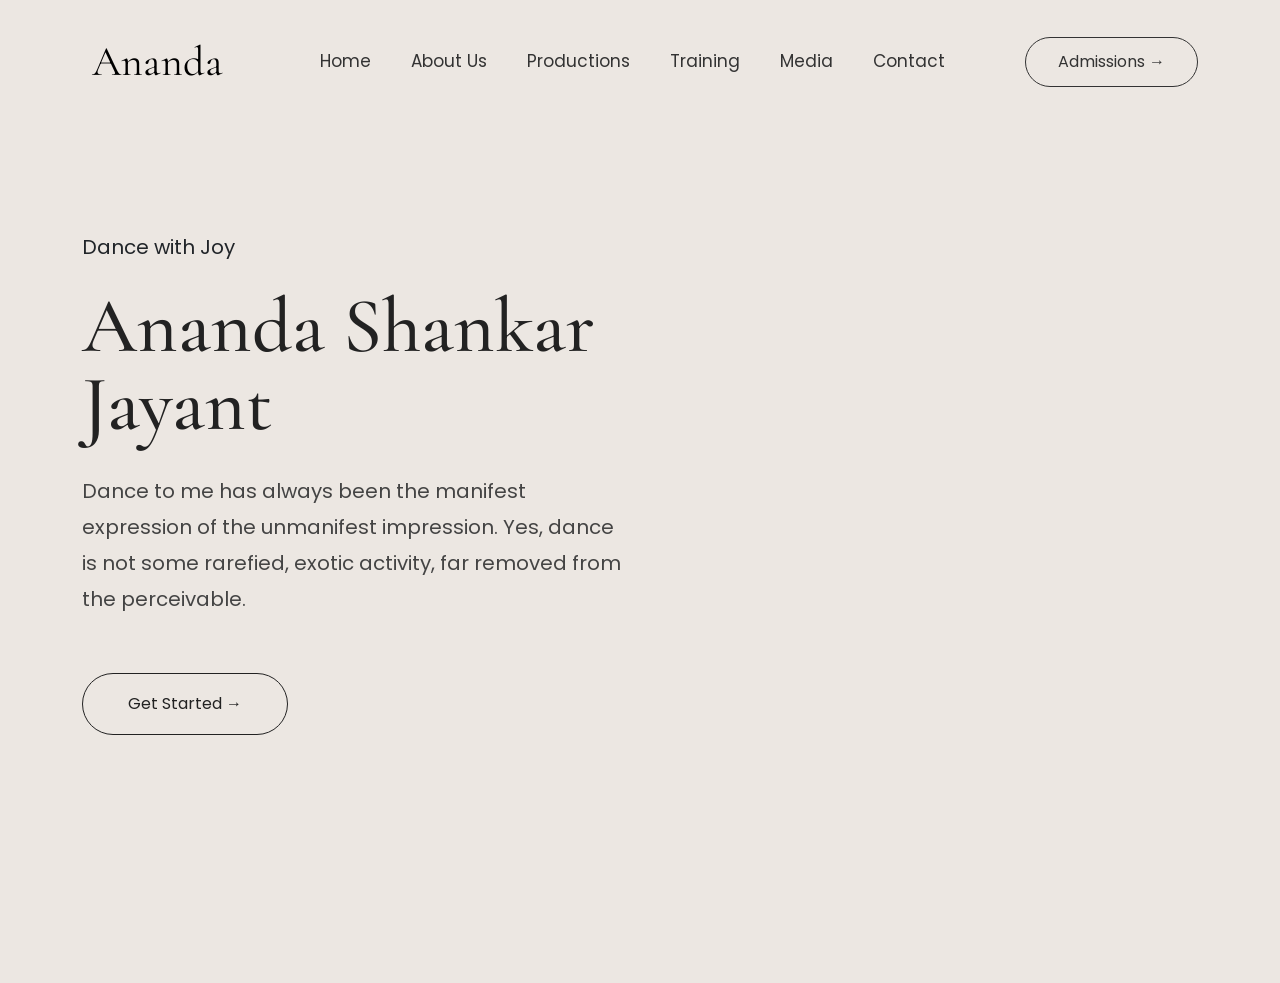
==== index.html @ aa79eefc "home ui changes" ====
<!DOCTYPE html>
<html lang="en">

<head>
    <meta charset="UTF-8">
    <meta name="viewport" content="width=device-width, initial-scale=1.0">
    <title>Ananda Shankar Jayant</title>

    <!-- Bootstrap -->
    <link href="https://cdn.jsdelivr.net/npm/bootstrap@5.3.3/dist/css/bootstrap.min.css" rel="stylesheet">

    <!-- Google Fonts -->
    <link
        href="https://fonts.googleapis.com/css2?family=Cormorant+Garamond:wght@400;600&family=Poppins:wght@300;400;500&display=swap"
        rel="stylesheet">

    <link rel="stylesheet" href="/style.css">
</head>

<body>


    <!-- NAVBAR -->

    <nav class="navbar navbar-expand-lg">
        <div class="container">

            <a class="navbar-brand d-flex align-items-center" href="#">
                <img src="/assets/mudras/mudra6.png" class="logo" alt="">
                <span class="brand">Ananda</span>
            </a>

            <button class="navbar-toggler" data-bs-toggle="collapse" data-bs-target="#menu">
                ☰
            </button>

            <div class="collapse navbar-collapse justify-content-center" id="menu">

                <ul class="navbar-nav">

                    <li class="nav-item"><a class="nav-link" href="index.html">Home</a></li>
                    <li class="nav-item"><a class="nav-link" href="aboutus.html">About Us</a></li>
                    <li class="nav-item"><a class="nav-link" href="productions.html">Productions</a></li>
                    <li class="nav-item"><a class="nav-link" href="training.html">Training</a></li>
                    <li class="nav-item"><a class="nav-link" href="media.html">Media</a></li>
                    <li class="nav-item"><a class="nav-link" href="contact.html">Contact</a></li>

                </ul>

            </div>

            <a href="#" class="book-btn d-none d-lg-block">
                Admissions →
            </a>

        </div>
    </nav>



    <!-- HERO -->

    <section class="hero">

        <div class="container">

            <div class="row align-items-center">

                <div class="col-lg-6 hero-text">

                    <small>Dance with Joy</small>

                    <h1 class="hero-title">
                        Ananda Shankar <br>
                        Jayant
                    </h1>

                    <p>
                        Dance to me has always been the manifest expression of the unmanifest impression. Yes, dance is
                        not some rarefied, exotic activity, far removed from the perceivable.
                    </p>

                    <a href="aboutus.html" class="start-btn">
                        Get Started →
                    </a>

                </div>


                <div class="col-lg-6 hero-image">

                    <div class="circle-bg">
                        <img src="assets/circle-dots.png" class="img1" alt="">
                    </div>

                    <img src="/assets/kuchipudi2.png" alt="">

                </div>

            </div>

        </div>

    </section>


    <script src="https://cdn.jsdelivr.net/npm/bootstrap@5.3.3/dist/js/bootstrap.bundle.min.js"></script>

</body>

</html>
---- style.css ----
/* Animations */
/* =========================
   ANIMATION KEYFRAMES
========================= */

/* Fade In Up */
@keyframes fadeInUp {
  from {
    opacity: 0;
    transform: translateY(80px);
  }

  to {
    opacity: 1;
    transform: translateY(0);
  }
}

/* Fade In Down */
@keyframes fadeInDown {
  from {
    opacity: 0;
    transform: translateY(-80px);
  }

  to {
    opacity: 1;
    transform: translateY(0);
  }
}

/* Fade In Left */
@keyframes fadeInLeft {
  from {
    opacity: 0;
    transform: translateX(-80px);
  }

  to {
    opacity: 1;
    transform: translateX(0);
  }
}

/* Fade In Right */
@keyframes fadeInRight {
  from {
    opacity: 0;
    transform: translateX(80px);
  }

  to {
    opacity: 1;
    transform: translateX(0);
  }
}

/* Smooth Floating Pattern */
@keyframes floatPattern {
  0% {
    transform: translateY(0px);
  }

  25% {
    transform: translateY(-20px);
  }

  50% {
    transform: translateY(0px);
  }

  75% {
    transform: translateY(20px);
  }

  100% {
    transform: translateY(0px);
  }
}

.fadeInUp {
  animation: fadeInUp 1s ease forwards;
}

.fadeInDown {
  animation: fadeInDown 1s ease forwards;
}

.fadeInLeft {
  animation: fadeInLeft 1s ease forwards;
}

.fadeInRight {
  animation: fadeInRight 1s ease forwards;
}

.delay-1 {
  animation-delay: 0.2s;
}

.delay-2 {
  animation-delay: 0.5s;
}

.delay-3 {
  animation-delay: 0.8s;
}

.delay-4 {
  animation-delay: 1s;
}

.fadeInUp,
.fadeInDown,
.fadeInLeft,
.fadeInRight {
  opacity: 0;
}

a {
  text-decoration: none;
  color: inherit;
}

.btn {
  display: inline-flex;
  align-items: center;
  gap: 20px;
  padding: 18px 38px;
  border: 2px solid #222;
  border-radius: 60px;
  color: #222;
  text-decoration: none;
  font-size: 18px;
  letter-spacing: 3px;
  transition: 0.4s;
}

* {
  margin: 0;
  padding: 0;
  box-sizing: border-box;
}

body {
  background: #ece7e2;
  font-family: "Poppins", sans-serif;
}

/* Index */

/* NAVBAR */

.navbar {
  padding: 25px 0;
}

.logo {
  font-size: 42px;
}

.brand {
  font-family: "Cormorant Garamond", serif;
  font-size: 42px;
  margin-left: 10px;
}

.nav-link {
  color: #333;
  margin: 0 12px;
  font-size: 17px;
}

.book-btn {
  border: 1px solid #333;
  padding: 12px 32px;
  border-radius: 40px;
  text-decoration: none;
  color: #333;
  transition: 0.3s;
}

.book-btn:hover {
  background: #333;
  color: white;
}

/* HERO */

.hero {
  min-height: 80vh;
  display: flex;
  align-items: center;
}

.hero-text small {
  font-size: 20px;
  display: block;
  margin-bottom: 25px;
}

.hero-title {
  font-family: "Cormorant Garamond", serif;
  font-size: 78px;
  line-height: 1;
  margin-bottom: 30px;
  color: #222;
}

.hero-text p {
  max-width: 560px;
  line-height: 1.8;
  font-size: 20px;
  color: #444;
}

.start-btn {
  display: inline-block;
  margin-top: 40px;
  border: 1px solid #222;
  padding: 18px 45px;
  border-radius: 50px;
  color: #222;
  text-decoration: none;
}

/* IMAGE SIDE */

.hero-image {
  position: relative;
  display: flex;
  justify-content: center;
}

.circle-bg {
  position: absolute;
  width: 500px;
  height: 500px;
  border-radius: 50%;
  z-index: 0;
  .img1 {
    z-index: 1;
    opacity: 0.9;
    top: -25%;
    right: -50%;
    width: 100%;
    animation:
      dotsRotate 30s linear infinite,
      dotsFloat 6s ease-in-out infinite;
  }
}

.hero-image img {
  position: relative;
  z-index: 2;
  max-width: 100%;
  width: 650px;
}

/* RESPONSIVE */

@media (max-width: 992px) {
  .hero {
    text-align: center;
    padding-top: 50px;
  }

  .hero-title {
    font-size: 58px;
  }

  .hero-image {
    margin-top: 50px;
  }

  .circle-bg {
    width: 400px;
    height: 400px;
  }
  .navbar-nav {
    align-items: center;
  }
}

@media (max-width: 576px) {
  .hero-title {
    font-size: 42px;
  }

  .hero-text p {
    font-size: 16px;
  }

  .brand {
    font-size: 32px;
  }

  .circle-bg {
    width: 280px;
    height: 280px;
  }
}

/* Index */

/* =========================
   about SECTION
========================= */

.about-section {
  min-height: calc(100vh - 90px);
  display: flex;
  align-items: flex-start;
  gap: 60px;
  position: relative;
  flex-direction: row;
  margin-bottom: 3rem;
}

/* =========================
   LEFT
========================= */

.about-left {
  flex: 1;
  position: relative;
  display: flex;
  justify-content: center;
  width: 433px;
  height: 470px;
}

.left-bg {
  position: absolute;
  width: 340px;
  height: 440px;
  background: #ddd5cb;
  border-radius: 180px 180px 0 0;
  top: 30px;
  left: 50%;
  transform: translateX(-50%);
}

.dots {
  position: absolute;
  width: 360px;
  height: 360px;
  top: 0;
  left: 50%;

  background-image: radial-gradient(#d9cfc5 2px, transparent 2px);
  background-size: 18px 18px;
  border-radius: 50%;

  animation:
    dotsRotate 30s linear infinite,
    dotsFloat 6s ease-in-out infinite;
}

@keyframes dotsRotate {
  from {
    transform: translateX(-50%) rotate(0deg);
  }

  to {
    transform: translateX(-50%) rotate(360deg);
  }
}

@keyframes dotsFloat {
  0%,
  100% {
    margin-top: 0;
  }

  50% {
    margin-top: -15px;
  }
}

.about-left img {
  position: relative;
  width: 520px;
  max-width: 100%;
  z-index: 2;
}

/* =========================
   CENTER CONTENT
========================= */

.about-content {
  flex: 1;
  max-width: 520px;
}

.about-content h1 {
  font-family: "Cormorant Garamond", serif;
  font-size: 4rem;
  line-height: 1.05;
  color: #222;
  margin-bottom: 10px;
}

.about-content p {
  font-family: "Poppins", sans-serif;
  font-size: 18px;
  line-height: 2;
  color: #555;
  margin-bottom: 0px;
}

.schedule-btn {
  display: inline-flex;
  align-items: center;
  justify-content: space-between;
  gap: 30px;

  width: 280px;
  padding: 18px 35px;
  margin-top: 3rem;
  border: 1px solid #c1a78c;
  border-radius: 60px;

  text-decoration: none;
  color: #222;

  font-family: "Poppins", sans-serif;
  letter-spacing: 4px;
  font-size: 14px;

  transition: 0.3s;
}

.schedule-btn:hover {
  background: #d1b99b;
  color: #fff;
}

.stats {
  margin-top: 0px;
  display: flex;
  gap: 120px;
}

.stats h2 {
  font-family: "Cormorant Garamond", serif;
  font-size: 70px;
  color: #222;
  margin-bottom: 5px;
}

.stats span {
  font-family: "Cormorant Garamond", serif;
  font-size: 26px;
  color: #444;
}

/* =========================
   RIGHT
========================= */

.about-right {
  flex: 1;
  position: relative;
  display: flex;
  justify-content: center;
  align-items: center;
}

.circle-image {
  width: 450px;
  height: 450px;
  border-radius: 50%;
  overflow: hidden;
}

.circle-image img {
  width: 100%;
  height: 100%;
  object-fit: cover;
}

.renew-card {
  position: absolute;
  top: 100%;
  transform: translateY(0%);
  width: -webkit-fill-available;
  height: min-content;
  background: #ccb393;
  border-radius: 100px;
  display: flex;
  flex-direction: row;
  justify-content: center;
  align-items: center;
  gap: 15px;
}

.renew-card h3 {
  color: white;
  text-align: center;
  font-family: "Cormorant Garamond", serif;
  font-size: 28px;
  line-height: 1.3;
  margin: 0;
}

.leaf {
  font-size: 40px;
}

.sun-icon {
  position: absolute;
  top: -50px;
  right: 0;
  font-size: 80px;
  animation:
    dotsRotate 5s linear infinite,
    dotsFloat 0s ease-in-out infinite;

  color: #c9ae8d;
}

/* =========================
   RESPONSIVE
========================= */

@media (max-width: 1200px) {
  .about-section {
    flex-direction: column;
    text-align: center;
  }

  .about-content {
    max-width: 100%;
  }

  .stats {
    justify-content: center;
  }

  .circle-image {
    width: 500px;
    height: 500px;
  }

  .renew-card {
    left: -20px;
  }
}

@media (max-width: 768px) {
  .about-content h1 {
    font-size: 3.5rem;
  }

  .stats {
    gap: 40px;
  }

  .stats h2 {
    font-size: 50px;
  }

  .circle-image {
    width: 340px;
    height: 340px;
  }

  .renew-card {
    width: 100%;
    height: 120px;
    left: 0;
  }

  .renew-card h3 {
    font-size: 22px;
  }

  .about-left img {
    width: 350px;
  }

  .left-bg {
    width: 240px;
    height: 240px;
  }

  .about-left {
    width: -webkit-fill-available;
  }
}

/* pedagogy */

.pedagogy {
  min-height: calc(100vh - 90px);

  border-top: 2px solid #c1a78c;
}

.pedagogy-cards {
  display: grid;
  grid-template-columns: repeat(2, 1fr);
  gap: 35px;
}

.pedagogy-card {
  background: rgba(255, 255, 255, 0.08);

  backdrop-filter: blur(8px);

  border-radius: 20px;

  overflow: hidden;

  transition: 0.4s ease;

  cursor: pointer;
}

.pedagogy-card:hover {
  transform: translateY(-10px);
}

.pedagogy-card img {
  width: 100%;

  height: 350px;

  object-fit: cover;

  transition: 0.4s ease;
}

.pedagogy-card:hover img {
  transform: scale(1.05);
}

.pedagogy-card-content {
  padding: 25px;
}

.heading {
  font-family: "Cormorant Garamond", serif;
  font-size: 4rem;
  line-height: 1.05;
  color: #222;
  margin: 3rem;
  text-align: center;
}

.pedagogy-card-content h3 {
  font-family: "Cormorant Garamond", serif;
  font-size: 2.5rem;
  line-height: 1.05;
  color: #222;
  margin-bottom: 10px;
}

.pedagogy-card-content p {
  font-family: "Poppins", sans-serif;
  font-size: 18px;
  line-height: 2;
  color: #555;
  margin-bottom: 8px;
  text-align: justify;
}

@media (max-width: 768px) {
  .pedagogy-cards {
    grid-template-columns: 1fr;
  }

  .pedagogy-card img {
    height: 260px;
  }

  .pedagogy {
    margin: 0px;
  }
}

/* productions SECTION */

.productions-section {
  position: relative;
  overflow: hidden;
}

.productions-section::before {
  content: "";
  position: absolute;
  inset: 0;

  background: url("assets/frame-img-1.png") no-repeat center center;
  background-size: contain;

  opacity: 0.6;
  z-index: 0;

  animation: floatHorizontal 8s ease-in-out infinite;
}

.productions-section > * {
  position: relative;
  z-index: 1;
}

@keyframes floatHorizontal {
  0% {
    transform: translateX(-20px);
  }

  50% {
    transform: translateX(20px);
  }

  100% {
    transform: translateX(-20px);
  }
}

.section-title {
  font-family: "Cormorant Garamond", serif;
  font-size: 4rem;
  font-weight: 600;
  color: #2d2d2d;
  margin-bottom: 20px;
  text-align: center;
}

.sub-headings {
  font-family: "Cormorant Garamond";
  font-size: 2rem;
  font-weight: 600;
  color: #2d2d2d;
  text-align: justify;
  margin: 5rem 0rem 3rem 0rem;
}
.sub-headings01 {
  font-family: "Cormorant Garamond";
  font-size: 1.7rem;
  font-weight: 600;
  color: #2d2d2d;
  text-align: justify;
  margin: 1rem 0rem 1rem 0rem;
}
.productions-grid {
  display: flex;
  gap: 35px;
  overflow-x: auto;
  scroll-behavior: smooth;
  padding-bottom: 10px;
  scrollbar-width: none;
}

.production-card {
  flex: 0 0 calc((100% - 140px) / 5);
  /* 5 visible cards */
}

.production-img {
  position: relative;
  overflow: visible;
  border-radius: 18px;
  height: 320px;
  background: #f3f3f3;
  z-index: 2;
}

/* Background card */
.production-img::before {
  content: "";
  position: absolute;
  width: 100%;
  height: 100%;
  left: 0;
  top: 0;
  background: #c5ab8e;
  /* change color */
  border-radius: 18px;
  z-index: -1;
  opacity: 0;
  transition: all 0.45s ease;
}

.production-img::after {
  content: "";
  position: absolute;
  inset: 0;
  background: rgba(0, 0, 0, 0.45);

  opacity: 0;
  transition: 0.4s;

  z-index: 1;
}

.production-card:hover .production-img::after {
  opacity: 1;
}

.production-img img {
  width: 100%;
  height: 100%;
  object-fit: cover;
  border-radius: 18px;
  transition: transform 0.5s ease;

  position: relative;
  z-index: 0;
}

/* Card zoom */
.production-card:hover {
  transform: scale(1.05);
}

/* Image zoom */
.production-card:hover img {
  transform: scale(1.02);
}

/* Bottom-left background card reveal */
.production-card:hover .production-img::before {
  left: -15px;
  top: 15px;
  opacity: 1;
}

.production-card h3 {
  margin-top: 25px;
  font-family: "Cormorant Garamond", serif;
  font-size: 2rem;
  color: #333;
}

.productions-section p {
  margin-top: 8px;
  font-family: "Poppins", sans-serif;
  font-size: 1.3rem;
  color: #666;
  letter-spacing: 1px;
  line-height: 1.8;
  text-align: justify;
}

/* Highlight first card like screenshot */
.production-card:first-child .production-img::before {
  content: "";
  position: absolute;
  left: -25px;
  top: 25px;
  width: 100%;
  height: 100%;
  background: #c5ab8e;
  border-radius: 18px;
  z-index: -1;
}

/* Responsive */

@media (max-width: 1200px) {
  .productions-grid {
    grid-template-columns: repeat(3, 1fr);
  }
}

@media (max-width: 992px) {
  .production-card {
    flex: 0 0 calc((100% - 60px) / 3);
  }
}

@media (max-width: 768px) {
  .section-title {
    font-size: 2.8rem;
  }

  .productions-grid {
    grid-template-columns: repeat(2, 1fr);
    gap: 20px;
  }

  .production-img {
    height: 260px;
  }

  .production-card {
    flex: 0 0 calc((100% - 20px) / 2);
  }
}

@media (max-width: 576px) {
  .productions-grid {
    grid-template-columns: 1fr;
  }

  .production-card {
    flex: 0 0 85%;
  }

  .production-img {
    height: 350px;
  }
}

.view-more {
  position: absolute;
  top: 50%;
  left: 50%;

  width: 110px;
  height: 110px;

  border-radius: 50%;
  background: #c5ab8e;

  display: flex;
  align-items: center;
  justify-content: center;

  color: #f8f8f8;
  font-size: 13px;
  font-weight: 500;
  text-transform: uppercase;
  letter-spacing: 1px;

  transform: translate(-50%, -50%) scale(0.6);
  opacity: 0;
  transition: 0.4s;
  z-index: 2;
  font-family: "Courier New", Courier, monospace;
}

.production-card:hover .view-more {
  opacity: 1;
  transform: translate(-50%, -50%) scale(1);
}
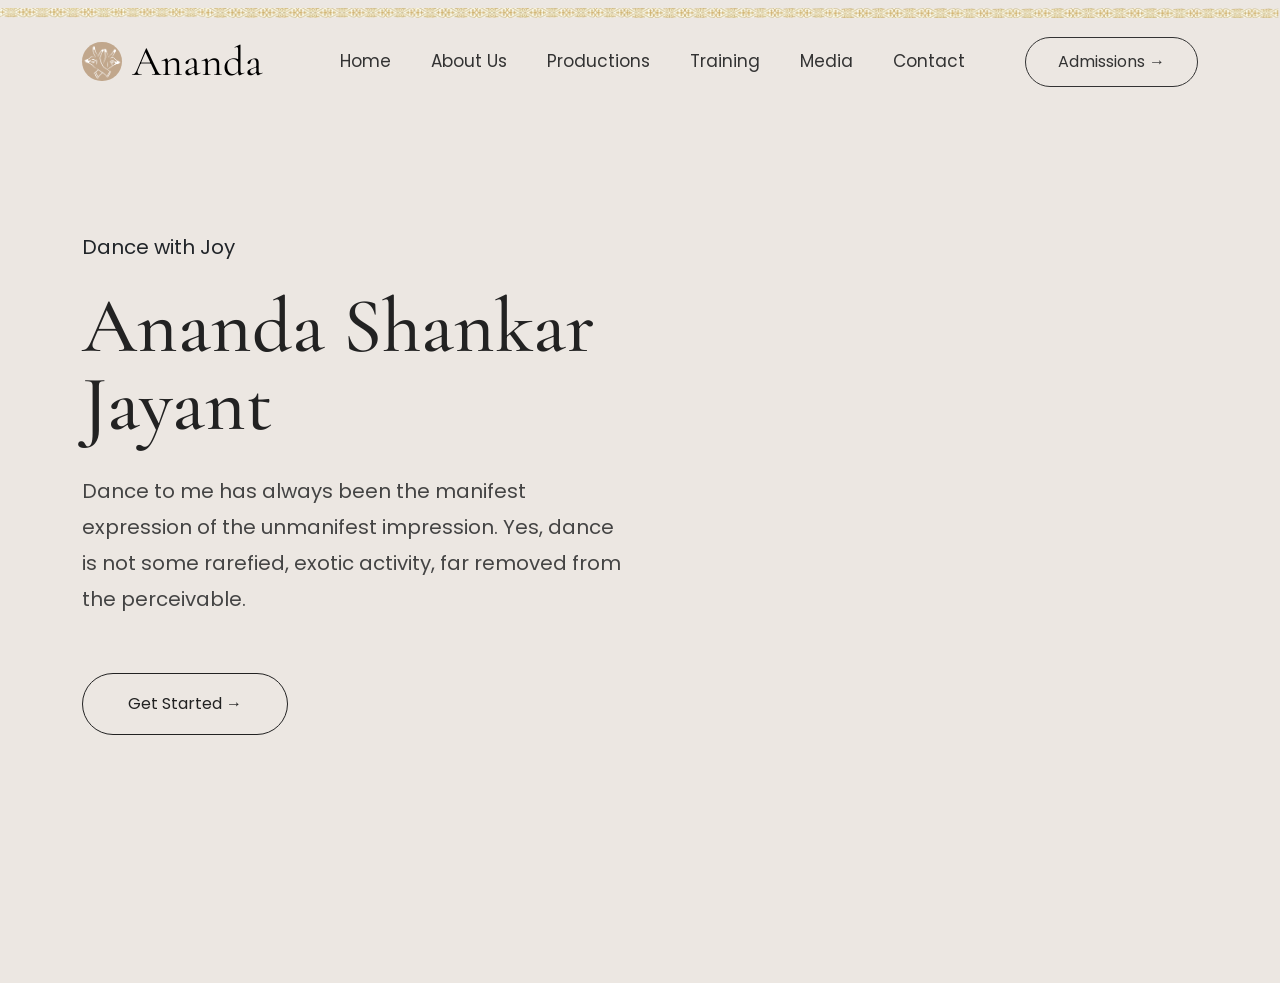
==== commit 3d810ee3: "training  page" ====
--- a/index.html
+++ b/index.html
@@ -18,15 +18,19 @@
 </head>
 
 <body>
-
+    <header>
+        <img src="/assets/mandala/patti.png" width="100%" alt="">
+    </header>
 
     <!-- NAVBAR -->
 
     <nav class="navbar navbar-expand-lg">
         <div class="container">
 
-            <a class="navbar-brand d-flex align-items-center" href="#">
-                <img src="/assets/mudras/mudra6.png" class="logo" alt="">
+            <a class="navbar-brand d-flex align-items-center" href="index.html">
+                <div class="logo-bg">
+                    <img src="/assets/mudras/logo.png" class="logo" alt="">
+                </div>
                 <span class="brand">Ananda</span>
             </a>
 
@@ -103,7 +107,6 @@
 
     </section>
 
-
     <script src="https://cdn.jsdelivr.net/npm/bootstrap@5.3.3/dist/js/bootstrap.bundle.min.js"></script>
 
 </body>
--- a/style.css
+++ b/style.css
@@ -155,8 +155,19 @@
   padding: 25px 0;
 }
 
+header{
+  position: absolute;
+  top: 0;
+}
+
+.logo-bg {
+  background-color: #c1a78c;
+  border-radius: 50px;
+}
+
 .logo {
-  font-size: 42px;
+  width:40px;
+  filter: brightness(0) invert(1);
 }
 
 .brand {
@@ -310,8 +321,8 @@
 .about-section {
   min-height: calc(100vh - 90px);
   display: flex;
-  align-items: flex-start;
-  gap: 60px;
+  align-items: center;
+  gap: 0px;
   position: relative;
   flex-direction: row;
   margin-bottom: 3rem;
@@ -327,10 +338,10 @@
   display: flex;
   justify-content: center;
   width: 433px;
-  height: 470px;
-}
-
-.left-bg {
+  height: -webkit-fill-available;
+}
+
+/* .left-bg {
   position: absolute;
   width: 340px;
   height: 440px;
@@ -339,7 +350,7 @@
   top: 30px;
   left: 50%;
   transform: translateX(-50%);
-}
+} */
 
 .dots {
   position: absolute;
@@ -380,7 +391,6 @@
 
 .about-left img {
   position: relative;
-  width: 520px;
   max-width: 100%;
   z-index: 2;
 }
@@ -396,7 +406,7 @@
 
 .about-content h1 {
   font-family: "Cormorant Garamond", serif;
-  font-size: 4rem;
+  font-size: 3rem;
   line-height: 1.05;
   color: #222;
   margin-bottom: 10px;
@@ -479,34 +489,6 @@
   width: 100%;
   height: 100%;
   object-fit: cover;
-}
-
-.renew-card {
-  position: absolute;
-  top: 100%;
-  transform: translateY(0%);
-  width: -webkit-fill-available;
-  height: min-content;
-  background: #ccb393;
-  border-radius: 100px;
-  display: flex;
-  flex-direction: row;
-  justify-content: center;
-  align-items: center;
-  gap: 15px;
-}
-
-.renew-card h3 {
-  color: white;
-  text-align: center;
-  font-family: "Cormorant Garamond", serif;
-  font-size: 28px;
-  line-height: 1.3;
-  margin: 0;
-}
-
-.leaf {
-  font-size: 40px;
 }
 
 .sun-icon {
@@ -643,10 +625,11 @@
 
 .heading {
   font-family: "Cormorant Garamond", serif;
-  font-size: 4rem;
+  font-size: 5rem;
   line-height: 1.05;
-  color: #222;
+  color: #ff0000;
   margin: 3rem;
+  font-weight: bold;
   text-align: center;
 }
 
@@ -693,13 +676,11 @@
   position: absolute;
   inset: 0;
 
-  background: url("assets/frame-img-1.png") no-repeat center center;
+  background: url("assets/mandala/Vloerkleed.png") no-repeat center center;
   background-size: contain;
 
-  opacity: 0.6;
+  opacity: 0.3;
   z-index: 0;
-
-  animation: floatHorizontal 8s ease-in-out infinite;
 }
 
 .productions-section > * {
@@ -789,7 +770,7 @@
   content: "";
   position: absolute;
   inset: 0;
-  background: rgba(0, 0, 0, 0.45);
+  background: rgba(0, 0, 0, 0.5);
 
   opacity: 0;
   transition: 0.4s;
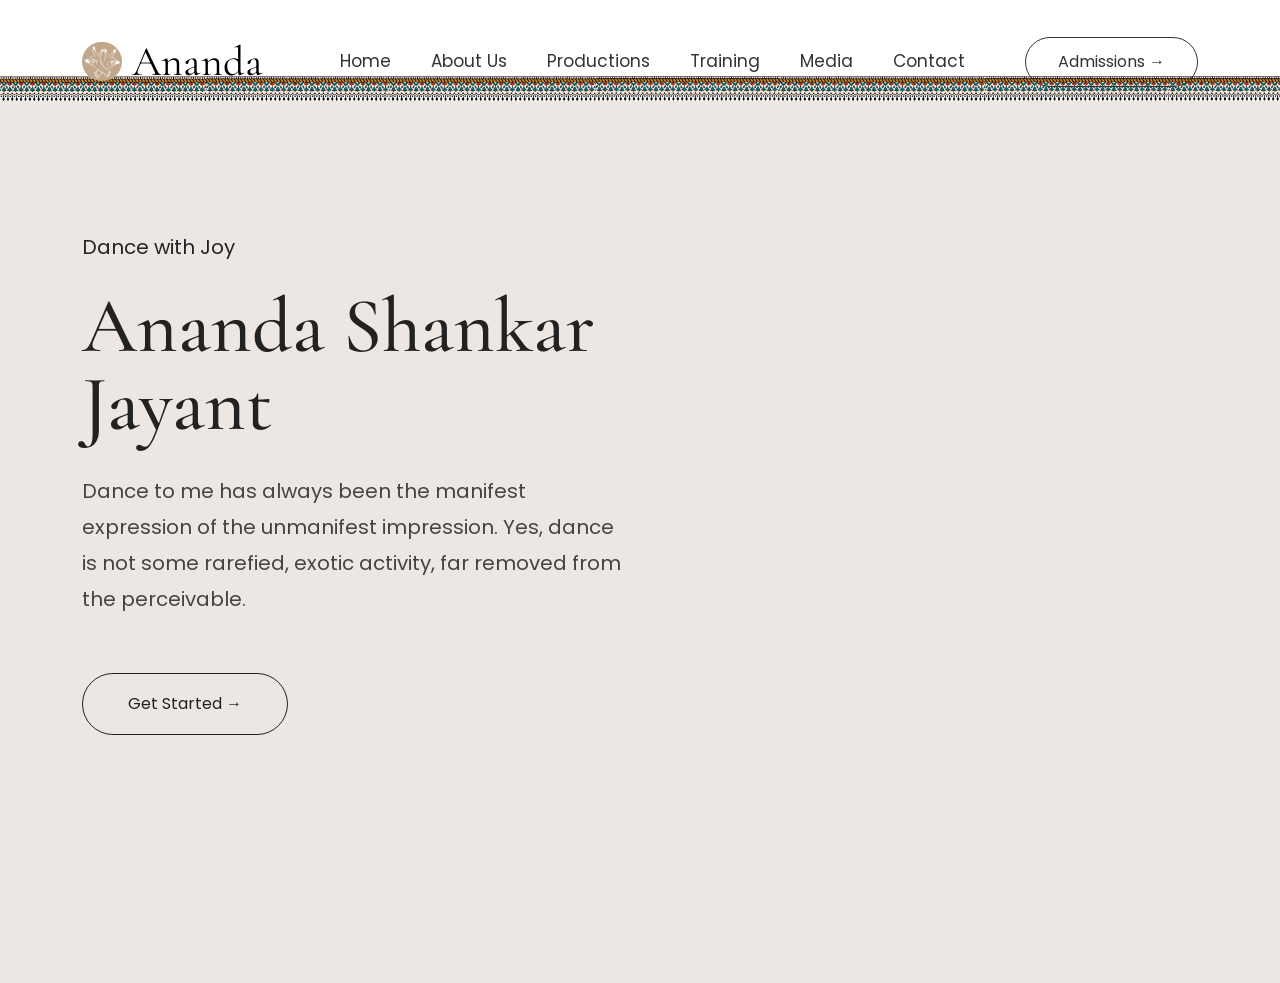
==== commit a36107ac: "border" ====
--- a/index.html
+++ b/index.html
@@ -19,7 +19,7 @@
 
 <body>
     <header>
-        <img src="/assets/mandala/patti.png" width="100%" alt="">
+        <img src="/assets/mandala/border1.jpg" width="100%" alt="">
     </header>
 
     <!-- NAVBAR -->
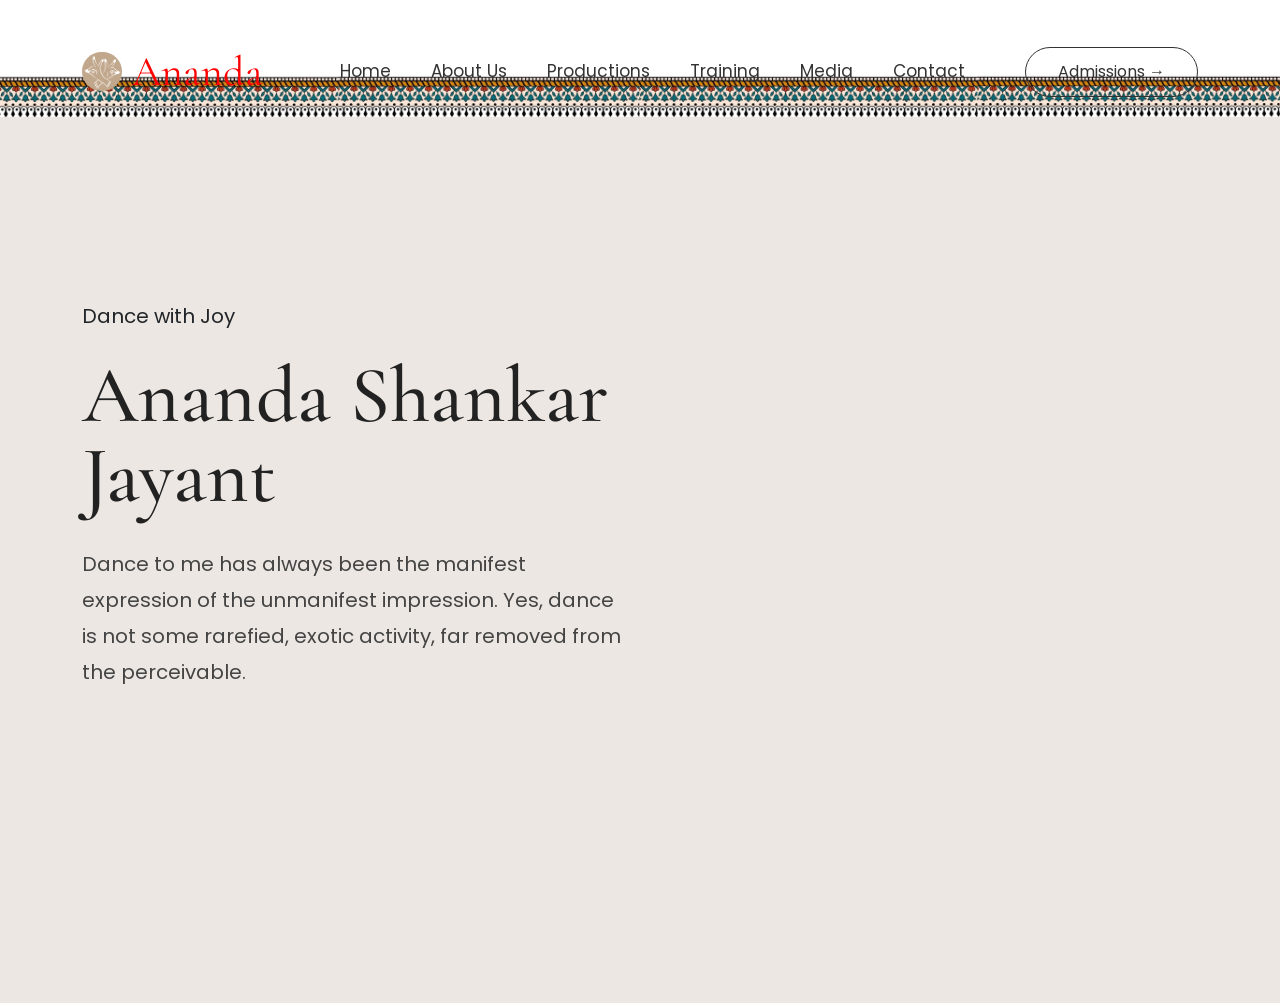
==== commit 8e16dc71: "training page" ====
--- a/index.html
+++ b/index.html
@@ -75,19 +75,13 @@
                     <small>Dance with Joy</small>
 
                     <h1 class="hero-title">
-                        Ananda Shankar <br>
-                        Jayant
+                        Ananda Shankar Jayant
                     </h1>
 
                     <p>
                         Dance to me has always been the manifest expression of the unmanifest impression. Yes, dance is
                         not some rarefied, exotic activity, far removed from the perceivable.
                     </p>
-
-                    <a href="aboutus.html" class="start-btn">
-                        Get Started →
-                    </a>
-
                 </div>
 
 
--- a/style.css
+++ b/style.css
@@ -152,10 +152,10 @@
 /* NAVBAR */
 
 .navbar {
-  padding: 25px 0;
-}
-
-header{
+  padding: 35px 0;
+}
+
+header {
   position: absolute;
   top: 0;
 }
@@ -166,7 +166,7 @@
 }
 
 .logo {
-  width:40px;
+  width: 40px;
   filter: brightness(0) invert(1);
 }
 
@@ -174,6 +174,7 @@
   font-family: "Cormorant Garamond", serif;
   font-size: 42px;
   margin-left: 10px;
+  color: #ff0000;
 }
 
 .nav-link {
@@ -212,7 +213,7 @@
 
 .hero-title {
   font-family: "Cormorant Garamond", serif;
-  font-size: 78px;
+  font-size: 5rem;
   line-height: 1;
   margin-bottom: 30px;
   color: #222;
@@ -252,12 +253,10 @@
   .img1 {
     z-index: 1;
     opacity: 0.9;
-    top: -25%;
+    top: -10%;
     right: -50%;
     width: 100%;
-    animation:
-      dotsRotate 30s linear infinite,
-      dotsFloat 6s ease-in-out infinite;
+    animation: dotsRotate 60s linear infinite;
   }
 }
 
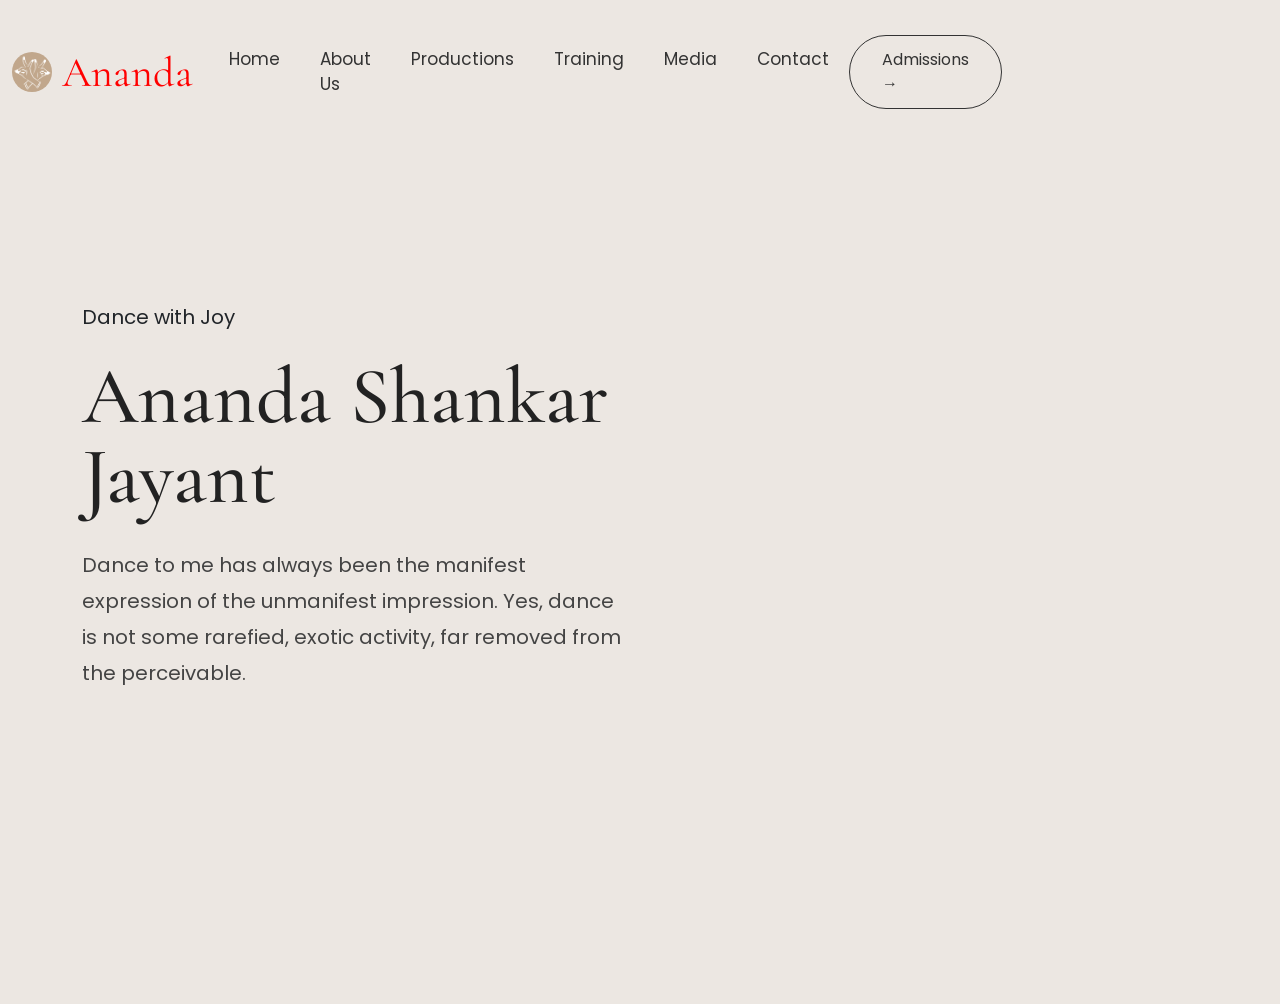
==== commit a60b6a57: "index border" ====
--- a/index.html
+++ b/index.html
@@ -18,10 +18,6 @@
 </head>
 
 <body>
-    <header>
-        <img src="/assets/mandala/border1.jpg" width="100%" alt="">
-    </header>
-
     <!-- NAVBAR -->
 
     <nav class="navbar navbar-expand-lg">
@@ -58,6 +54,7 @@
             </a>
 
         </div>
+                <img src="/assets/mandala/border1.png" width="100%" alt="">
     </nav>
 
 
